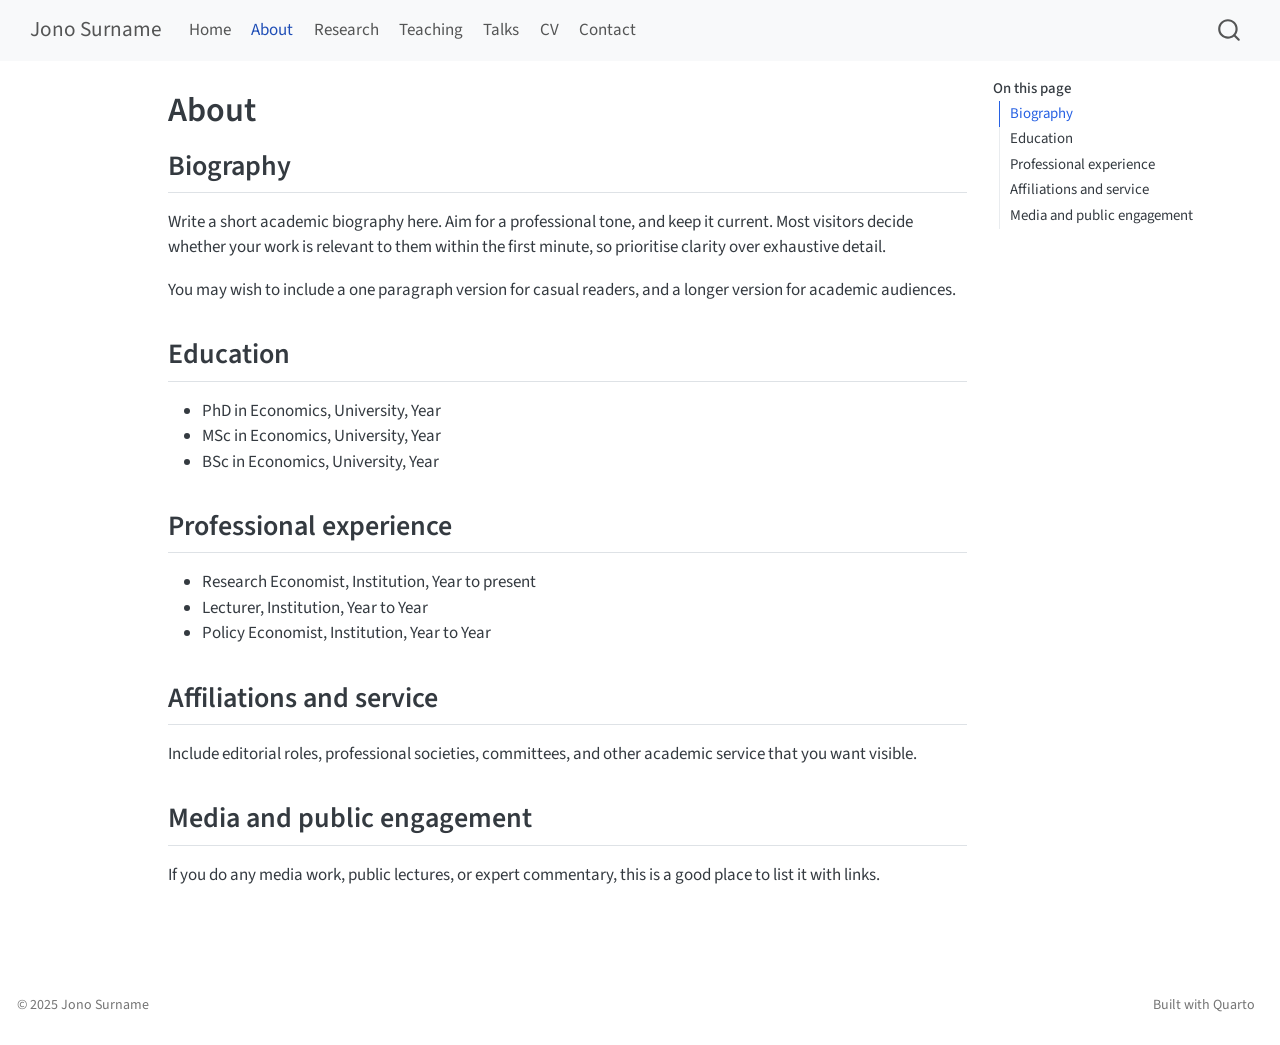
==== docs/about.html @ 8e74a0c4 "Initial commit" ====
<!DOCTYPE html>
<html xmlns="http://www.w3.org/1999/xhtml" lang="en" xml:lang="en"><head>

<meta charset="utf-8">
<meta name="generator" content="quarto-1.8.26">

<meta name="viewport" content="width=device-width, initial-scale=1.0, user-scalable=yes">


<title>About – Jono Surname</title>
<style>
code{white-space: pre-wrap;}
span.smallcaps{font-variant: small-caps;}
div.columns{display: flex; gap: min(4vw, 1.5em);}
div.column{flex: auto; overflow-x: auto;}
div.hanging-indent{margin-left: 1.5em; text-indent: -1.5em;}
ul.task-list{list-style: none;}
ul.task-list li input[type="checkbox"] {
  width: 0.8em;
  margin: 0 0.8em 0.2em -1em; /* quarto-specific, see https://github.com/quarto-dev/quarto-cli/issues/4556 */ 
  vertical-align: middle;
}
</style>


<script src="site_libs/quarto-nav/quarto-nav.js"></script>
<script src="site_libs/quarto-nav/headroom.min.js"></script>
<script src="site_libs/clipboard/clipboard.min.js"></script>
<script src="site_libs/quarto-search/autocomplete.umd.js"></script>
<script src="site_libs/quarto-search/fuse.min.js"></script>
<script src="site_libs/quarto-search/quarto-search.js"></script>
<meta name="quarto:offset" content="./">
<script src="site_libs/quarto-html/quarto.js" type="module"></script>
<script src="site_libs/quarto-html/tabsets/tabsets.js" type="module"></script>
<script src="site_libs/quarto-html/axe/axe-check.js" type="module"></script>
<script src="site_libs/quarto-html/popper.min.js"></script>
<script src="site_libs/quarto-html/tippy.umd.min.js"></script>
<script src="site_libs/quarto-html/anchor.min.js"></script>
<link href="site_libs/quarto-html/tippy.css" rel="stylesheet">
<link href="site_libs/quarto-html/quarto-syntax-highlighting-587c61ba64f3a5504c4d52d930310e48.css" rel="stylesheet" id="quarto-text-highlighting-styles">
<script src="site_libs/bootstrap/bootstrap.min.js"></script>
<link href="site_libs/bootstrap/bootstrap-icons.css" rel="stylesheet">
<link href="site_libs/bootstrap/bootstrap-e31584831b205ffbb2d98406f31c2a5b.min.css" rel="stylesheet" append-hash="true" id="quarto-bootstrap" data-mode="light">
<script id="quarto-search-options" type="application/json">{
  "location": "navbar",
  "copy-button": false,
  "collapse-after": 3,
  "panel-placement": "end",
  "type": "overlay",
  "limit": 50,
  "keyboard-shortcut": [
    "f",
    "/",
    "s"
  ],
  "show-item-context": false,
  "language": {
    "search-no-results-text": "No results",
    "search-matching-documents-text": "matching documents",
    "search-copy-link-title": "Copy link to search",
    "search-hide-matches-text": "Hide additional matches",
    "search-more-match-text": "more match in this document",
    "search-more-matches-text": "more matches in this document",
    "search-clear-button-title": "Clear",
    "search-text-placeholder": "",
    "search-detached-cancel-button-title": "Cancel",
    "search-submit-button-title": "Submit",
    "search-label": "Search"
  }
}</script>
<style>html{ scroll-behavior: smooth; }</style>


<link rel="stylesheet" href="styles.css">
</head>

<body class="nav-fixed quarto-light">

<div id="quarto-search-results"></div>
  <header id="quarto-header" class="headroom fixed-top">
    <nav class="navbar navbar-expand-lg " data-bs-theme="dark">
      <div class="navbar-container container-fluid">
      <div class="navbar-brand-container mx-auto">
    <a class="navbar-brand" href="./index.html">
    <span class="navbar-title">Jono Surname</span>
    </a>
  </div>
            <div id="quarto-search" class="" title="Search"></div>
          <button class="navbar-toggler" type="button" data-bs-toggle="collapse" data-bs-target="#navbarCollapse" aria-controls="navbarCollapse" role="menu" aria-expanded="false" aria-label="Toggle navigation" onclick="if (window.quartoToggleHeadroom) { window.quartoToggleHeadroom(); }">
  <span class="navbar-toggler-icon"></span>
</button>
          <div class="collapse navbar-collapse" id="navbarCollapse">
            <ul class="navbar-nav navbar-nav-scroll me-auto">
  <li class="nav-item">
    <a class="nav-link" href="./index.html"> 
<span class="menu-text">Home</span></a>
  </li>  
  <li class="nav-item">
    <a class="nav-link active" href="./about.html" aria-current="page"> 
<span class="menu-text">About</span></a>
  </li>  
  <li class="nav-item">
    <a class="nav-link" href="./research.html"> 
<span class="menu-text">Research</span></a>
  </li>  
  <li class="nav-item">
    <a class="nav-link" href="./teaching.html"> 
<span class="menu-text">Teaching</span></a>
  </li>  
  <li class="nav-item">
    <a class="nav-link" href="./talks.html"> 
<span class="menu-text">Talks</span></a>
  </li>  
  <li class="nav-item">
    <a class="nav-link" href="./cv.html"> 
<span class="menu-text">CV</span></a>
  </li>  
  <li class="nav-item">
    <a class="nav-link" href="./contact.html"> 
<span class="menu-text">Contact</span></a>
  </li>  
</ul>
          </div> <!-- /navcollapse -->
            <div class="quarto-navbar-tools">
</div>
      </div> <!-- /container-fluid -->
    </nav>
</header>
<!-- content -->
<div id="quarto-content" class="quarto-container page-columns page-rows-contents page-layout-article page-navbar">
<!-- sidebar -->
<!-- margin-sidebar -->
    <div id="quarto-margin-sidebar" class="sidebar margin-sidebar">
        <nav id="TOC" role="doc-toc" class="toc-active">
    <h2 id="toc-title">On this page</h2>
   
  <ul>
  <li><a href="#biography" id="toc-biography" class="nav-link active" data-scroll-target="#biography">Biography</a></li>
  <li><a href="#education" id="toc-education" class="nav-link" data-scroll-target="#education">Education</a></li>
  <li><a href="#professional-experience" id="toc-professional-experience" class="nav-link" data-scroll-target="#professional-experience">Professional experience</a></li>
  <li><a href="#affiliations-and-service" id="toc-affiliations-and-service" class="nav-link" data-scroll-target="#affiliations-and-service">Affiliations and service</a></li>
  <li><a href="#media-and-public-engagement" id="toc-media-and-public-engagement" class="nav-link" data-scroll-target="#media-and-public-engagement">Media and public engagement</a></li>
  </ul>
</nav>
    </div>
<!-- main -->
<main class="content" id="quarto-document-content">

<header id="title-block-header" class="quarto-title-block default">
<div class="quarto-title">
<h1 class="title">About</h1>
</div>



<div class="quarto-title-meta">

    
  
    
  </div>
  


</header>


<section id="biography" class="level2">
<h2 class="anchored" data-anchor-id="biography">Biography</h2>
<p>Write a short academic biography here. Aim for a professional tone, and keep it current. Most visitors decide whether your work is relevant to them within the first minute, so prioritise clarity over exhaustive detail.</p>
<p>You may wish to include a one paragraph version for casual readers, and a longer version for academic audiences.</p>
</section>
<section id="education" class="level2">
<h2 class="anchored" data-anchor-id="education">Education</h2>
<ul>
<li>PhD in Economics, University, Year<br>
</li>
<li>MSc in Economics, University, Year<br>
</li>
<li>BSc in Economics, University, Year</li>
</ul>
</section>
<section id="professional-experience" class="level2">
<h2 class="anchored" data-anchor-id="professional-experience">Professional experience</h2>
<ul>
<li>Research Economist, Institution, Year to present<br>
</li>
<li>Lecturer, Institution, Year to Year<br>
</li>
<li>Policy Economist, Institution, Year to Year</li>
</ul>
</section>
<section id="affiliations-and-service" class="level2">
<h2 class="anchored" data-anchor-id="affiliations-and-service">Affiliations and service</h2>
<p>Include editorial roles, professional societies, committees, and other academic service that you want visible.</p>
</section>
<section id="media-and-public-engagement" class="level2">
<h2 class="anchored" data-anchor-id="media-and-public-engagement">Media and public engagement</h2>
<p>If you do any media work, public lectures, or expert commentary, this is a good place to list it with links.</p>


</section>

</main> <!-- /main -->
<script id="quarto-html-after-body" type="application/javascript">
  window.document.addEventListener("DOMContentLoaded", function (event) {
    const icon = "";
    const anchorJS = new window.AnchorJS();
    anchorJS.options = {
      placement: 'right',
      icon: icon
    };
    anchorJS.add('.anchored');
    const isCodeAnnotation = (el) => {
      for (const clz of el.classList) {
        if (clz.startsWith('code-annotation-')) {                     
          return true;
        }
      }
      return false;
    }
    const onCopySuccess = function(e) {
      // button target
      const button = e.trigger;
      // don't keep focus
      button.blur();
      // flash "checked"
      button.classList.add('code-copy-button-checked');
      var currentTitle = button.getAttribute("title");
      button.setAttribute("title", "Copied!");
      let tooltip;
      if (window.bootstrap) {
        button.setAttribute("data-bs-toggle", "tooltip");
        button.setAttribute("data-bs-placement", "left");
        button.setAttribute("data-bs-title", "Copied!");
        tooltip = new bootstrap.Tooltip(button, 
          { trigger: "manual", 
            customClass: "code-copy-button-tooltip",
            offset: [0, -8]});
        tooltip.show();    
      }
      setTimeout(function() {
        if (tooltip) {
          tooltip.hide();
          button.removeAttribute("data-bs-title");
          button.removeAttribute("data-bs-toggle");
          button.removeAttribute("data-bs-placement");
        }
        button.setAttribute("title", currentTitle);
        button.classList.remove('code-copy-button-checked');
      }, 1000);
      // clear code selection
      e.clearSelection();
    }
    const getTextToCopy = function(trigger) {
      const outerScaffold = trigger.parentElement.cloneNode(true);
      const codeEl = outerScaffold.querySelector('code');
      for (const childEl of codeEl.children) {
        if (isCodeAnnotation(childEl)) {
          childEl.remove();
        }
      }
      return codeEl.innerText;
    }
    const clipboard = new window.ClipboardJS('.code-copy-button:not([data-in-quarto-modal])', {
      text: getTextToCopy
    });
    clipboard.on('success', onCopySuccess);
    if (window.document.getElementById('quarto-embedded-source-code-modal')) {
      const clipboardModal = new window.ClipboardJS('.code-copy-button[data-in-quarto-modal]', {
        text: getTextToCopy,
        container: window.document.getElementById('quarto-embedded-source-code-modal')
      });
      clipboardModal.on('success', onCopySuccess);
    }
      var localhostRegex = new RegExp(/^(?:http|https):\/\/localhost\:?[0-9]*\//);
      var mailtoRegex = new RegExp(/^mailto:/);
        var filterRegex = new RegExp('/' + window.location.host + '/');
      var isInternal = (href) => {
          return filterRegex.test(href) || localhostRegex.test(href) || mailtoRegex.test(href);
      }
      // Inspect non-navigation links and adorn them if external
     var links = window.document.querySelectorAll('a[href]:not(.nav-link):not(.navbar-brand):not(.toc-action):not(.sidebar-link):not(.sidebar-item-toggle):not(.pagination-link):not(.no-external):not([aria-hidden]):not(.dropdown-item):not(.quarto-navigation-tool):not(.about-link)');
      for (var i=0; i<links.length; i++) {
        const link = links[i];
        if (!isInternal(link.href)) {
          // undo the damage that might have been done by quarto-nav.js in the case of
          // links that we want to consider external
          if (link.dataset.originalHref !== undefined) {
            link.href = link.dataset.originalHref;
          }
        }
      }
    function tippyHover(el, contentFn, onTriggerFn, onUntriggerFn) {
      const config = {
        allowHTML: true,
        maxWidth: 500,
        delay: 100,
        arrow: false,
        appendTo: function(el) {
            return el.parentElement;
        },
        interactive: true,
        interactiveBorder: 10,
        theme: 'quarto',
        placement: 'bottom-start',
      };
      if (contentFn) {
        config.content = contentFn;
      }
      if (onTriggerFn) {
        config.onTrigger = onTriggerFn;
      }
      if (onUntriggerFn) {
        config.onUntrigger = onUntriggerFn;
      }
      window.tippy(el, config); 
    }
    const noterefs = window.document.querySelectorAll('a[role="doc-noteref"]');
    for (var i=0; i<noterefs.length; i++) {
      const ref = noterefs[i];
      tippyHover(ref, function() {
        // use id or data attribute instead here
        let href = ref.getAttribute('data-footnote-href') || ref.getAttribute('href');
        try { href = new URL(href).hash; } catch {}
        const id = href.replace(/^#\/?/, "");
        const note = window.document.getElementById(id);
        if (note) {
          return note.innerHTML;
        } else {
          return "";
        }
      });
    }
    const xrefs = window.document.querySelectorAll('a.quarto-xref');
    const processXRef = (id, note) => {
      // Strip column container classes
      const stripColumnClz = (el) => {
        el.classList.remove("page-full", "page-columns");
        if (el.children) {
          for (const child of el.children) {
            stripColumnClz(child);
          }
        }
      }
      stripColumnClz(note)
      if (id === null || id.startsWith('sec-')) {
        // Special case sections, only their first couple elements
        const container = document.createElement("div");
        if (note.children && note.children.length > 2) {
          container.appendChild(note.children[0].cloneNode(true));
          for (let i = 1; i < note.children.length; i++) {
            const child = note.children[i];
            if (child.tagName === "P" && child.innerText === "") {
              continue;
            } else {
              container.appendChild(child.cloneNode(true));
              break;
            }
          }
          if (window.Quarto?.typesetMath) {
            window.Quarto.typesetMath(container);
          }
          return container.innerHTML
        } else {
          if (window.Quarto?.typesetMath) {
            window.Quarto.typesetMath(note);
          }
          return note.innerHTML;
        }
      } else {
        // Remove any anchor links if they are present
        const anchorLink = note.querySelector('a.anchorjs-link');
        if (anchorLink) {
          anchorLink.remove();
        }
        if (window.Quarto?.typesetMath) {
          window.Quarto.typesetMath(note);
        }
        if (note.classList.contains("callout")) {
          return note.outerHTML;
        } else {
          return note.innerHTML;
        }
      }
    }
    for (var i=0; i<xrefs.length; i++) {
      const xref = xrefs[i];
      tippyHover(xref, undefined, function(instance) {
        instance.disable();
        let url = xref.getAttribute('href');
        let hash = undefined; 
        if (url.startsWith('#')) {
          hash = url;
        } else {
          try { hash = new URL(url).hash; } catch {}
        }
        if (hash) {
          const id = hash.replace(/^#\/?/, "");
          const note = window.document.getElementById(id);
          if (note !== null) {
            try {
              const html = processXRef(id, note.cloneNode(true));
              instance.setContent(html);
            } finally {
              instance.enable();
              instance.show();
            }
          } else {
            // See if we can fetch this
            fetch(url.split('#')[0])
            .then(res => res.text())
            .then(html => {
              const parser = new DOMParser();
              const htmlDoc = parser.parseFromString(html, "text/html");
              const note = htmlDoc.getElementById(id);
              if (note !== null) {
                const html = processXRef(id, note);
                instance.setContent(html);
              } 
            }).finally(() => {
              instance.enable();
              instance.show();
            });
          }
        } else {
          // See if we can fetch a full url (with no hash to target)
          // This is a special case and we should probably do some content thinning / targeting
          fetch(url)
          .then(res => res.text())
          .then(html => {
            const parser = new DOMParser();
            const htmlDoc = parser.parseFromString(html, "text/html");
            const note = htmlDoc.querySelector('main.content');
            if (note !== null) {
              // This should only happen for chapter cross references
              // (since there is no id in the URL)
              // remove the first header
              if (note.children.length > 0 && note.children[0].tagName === "HEADER") {
                note.children[0].remove();
              }
              const html = processXRef(null, note);
              instance.setContent(html);
            } 
          }).finally(() => {
            instance.enable();
            instance.show();
          });
        }
      }, function(instance) {
      });
    }
        let selectedAnnoteEl;
        const selectorForAnnotation = ( cell, annotation) => {
          let cellAttr = 'data-code-cell="' + cell + '"';
          let lineAttr = 'data-code-annotation="' +  annotation + '"';
          const selector = 'span[' + cellAttr + '][' + lineAttr + ']';
          return selector;
        }
        const selectCodeLines = (annoteEl) => {
          const doc = window.document;
          const targetCell = annoteEl.getAttribute("data-target-cell");
          const targetAnnotation = annoteEl.getAttribute("data-target-annotation");
          const annoteSpan = window.document.querySelector(selectorForAnnotation(targetCell, targetAnnotation));
          const lines = annoteSpan.getAttribute("data-code-lines").split(",");
          const lineIds = lines.map((line) => {
            return targetCell + "-" + line;
          })
          let top = null;
          let height = null;
          let parent = null;
          if (lineIds.length > 0) {
              //compute the position of the single el (top and bottom and make a div)
              const el = window.document.getElementById(lineIds[0]);
              top = el.offsetTop;
              height = el.offsetHeight;
              parent = el.parentElement.parentElement;
            if (lineIds.length > 1) {
              const lastEl = window.document.getElementById(lineIds[lineIds.length - 1]);
              const bottom = lastEl.offsetTop + lastEl.offsetHeight;
              height = bottom - top;
            }
            if (top !== null && height !== null && parent !== null) {
              // cook up a div (if necessary) and position it 
              let div = window.document.getElementById("code-annotation-line-highlight");
              if (div === null) {
                div = window.document.createElement("div");
                div.setAttribute("id", "code-annotation-line-highlight");
                div.style.position = 'absolute';
                parent.appendChild(div);
              }
              div.style.top = top - 2 + "px";
              div.style.height = height + 4 + "px";
              div.style.left = 0;
              let gutterDiv = window.document.getElementById("code-annotation-line-highlight-gutter");
              if (gutterDiv === null) {
                gutterDiv = window.document.createElement("div");
                gutterDiv.setAttribute("id", "code-annotation-line-highlight-gutter");
                gutterDiv.style.position = 'absolute';
                const codeCell = window.document.getElementById(targetCell);
                const gutter = codeCell.querySelector('.code-annotation-gutter');
                gutter.appendChild(gutterDiv);
              }
              gutterDiv.style.top = top - 2 + "px";
              gutterDiv.style.height = height + 4 + "px";
            }
            selectedAnnoteEl = annoteEl;
          }
        };
        const unselectCodeLines = () => {
          const elementsIds = ["code-annotation-line-highlight", "code-annotation-line-highlight-gutter"];
          elementsIds.forEach((elId) => {
            const div = window.document.getElementById(elId);
            if (div) {
              div.remove();
            }
          });
          selectedAnnoteEl = undefined;
        };
          // Handle positioning of the toggle
      window.addEventListener(
        "resize",
        throttle(() => {
          elRect = undefined;
          if (selectedAnnoteEl) {
            selectCodeLines(selectedAnnoteEl);
          }
        }, 10)
      );
      function throttle(fn, ms) {
      let throttle = false;
      let timer;
        return (...args) => {
          if(!throttle) { // first call gets through
              fn.apply(this, args);
              throttle = true;
          } else { // all the others get throttled
              if(timer) clearTimeout(timer); // cancel #2
              timer = setTimeout(() => {
                fn.apply(this, args);
                timer = throttle = false;
              }, ms);
          }
        };
      }
        // Attach click handler to the DT
        const annoteDls = window.document.querySelectorAll('dt[data-target-cell]');
        for (const annoteDlNode of annoteDls) {
          annoteDlNode.addEventListener('click', (event) => {
            const clickedEl = event.target;
            if (clickedEl !== selectedAnnoteEl) {
              unselectCodeLines();
              const activeEl = window.document.querySelector('dt[data-target-cell].code-annotation-active');
              if (activeEl) {
                activeEl.classList.remove('code-annotation-active');
              }
              selectCodeLines(clickedEl);
              clickedEl.classList.add('code-annotation-active');
            } else {
              // Unselect the line
              unselectCodeLines();
              clickedEl.classList.remove('code-annotation-active');
            }
          });
        }
    const findCites = (el) => {
      const parentEl = el.parentElement;
      if (parentEl) {
        const cites = parentEl.dataset.cites;
        if (cites) {
          return {
            el,
            cites: cites.split(' ')
          };
        } else {
          return findCites(el.parentElement)
        }
      } else {
        return undefined;
      }
    };
    var bibliorefs = window.document.querySelectorAll('a[role="doc-biblioref"]');
    for (var i=0; i<bibliorefs.length; i++) {
      const ref = bibliorefs[i];
      const citeInfo = findCites(ref);
      if (citeInfo) {
        tippyHover(citeInfo.el, function() {
          var popup = window.document.createElement('div');
          citeInfo.cites.forEach(function(cite) {
            var citeDiv = window.document.createElement('div');
            citeDiv.classList.add('hanging-indent');
            citeDiv.classList.add('csl-entry');
            var biblioDiv = window.document.getElementById('ref-' + cite);
            if (biblioDiv) {
              citeDiv.innerHTML = biblioDiv.innerHTML;
            }
            popup.appendChild(citeDiv);
          });
          return popup.innerHTML;
        });
      }
    }
  });
  </script>
</div> <!-- /content -->
<footer class="footer">
  <div class="nav-footer">
    <div class="nav-footer-left">
<p>© 2025 Jono Surname</p>
</div>   
    <div class="nav-footer-center">
      &nbsp;
    </div>
    <div class="nav-footer-right">
      <ul class="footer-items list-unstyled">
    <li class="nav-item">
    <a class="nav-link" href="https://quarto.org">
<p>Built with Quarto</p>
</a>
  </li>  
</ul>
    </div>
  </div>
</footer>




<script src="site_libs/quarto-html/zenscroll-min.js"></script>
</body></html>
---- docs/site_libs/quarto-html/tippy.css ----
.tippy-box[data-animation=fade][data-state=hidden]{opacity:0}[data-tippy-root]{max-width:calc(100vw - 10px)}.tippy-box{position:relative;background-color:#333;color:#fff;border-radius:4px;font-size:14px;line-height:1.4;white-space:normal;outline:0;transition-property:transform,visibility,opacity}.tippy-box[data-placement^=top]>.tippy-arrow{bottom:0}.tippy-box[data-placement^=top]>.tippy-arrow:before{bottom:-7px;left:0;border-width:8px 8px 0;border-top-color:initial;transform-origin:center top}.tippy-box[data-placement^=bottom]>.tippy-arrow{top:0}.tippy-box[data-placement^=bottom]>.tippy-arrow:before{top:-7px;left:0;border-width:0 8px 8px;border-bottom-color:initial;transform-origin:center bottom}.tippy-box[data-placement^=left]>.tippy-arrow{right:0}.tippy-box[data-placement^=left]>.tippy-arrow:before{border-width:8px 0 8px 8px;border-left-color:initial;right:-7px;transform-origin:center left}.tippy-box[data-placement^=right]>.tippy-arrow{left:0}.tippy-box[data-placement^=right]>.tippy-arrow:before{left:-7px;border-width:8px 8px 8px 0;border-right-color:initial;transform-origin:center right}.tippy-box[data-inertia][data-state=visible]{transition-timing-function:cubic-bezier(.54,1.5,.38,1.11)}.tippy-arrow{width:16px;height:16px;color:#333}.tippy-arrow:before{content:"";position:absolute;border-color:transparent;border-style:solid}.tippy-content{position:relative;padding:5px 9px;z-index:1}
---- docs/site_libs/quarto-html/quarto-syntax-highlighting-587c61ba64f3a5504c4d52d930310e48.css ----
/* quarto syntax highlight colors */
:root {
  --quarto-hl-ot-color: #003B4F;
  --quarto-hl-at-color: #657422;
  --quarto-hl-ss-color: #20794D;
  --quarto-hl-an-color: #5E5E5E;
  --quarto-hl-fu-color: #4758AB;
  --quarto-hl-st-color: #20794D;
  --quarto-hl-cf-color: #003B4F;
  --quarto-hl-op-color: #5E5E5E;
  --quarto-hl-er-color: #AD0000;
  --quarto-hl-bn-color: #AD0000;
  --quarto-hl-al-color: #AD0000;
  --quarto-hl-va-color: #111111;
  --quarto-hl-bu-color: inherit;
  --quarto-hl-ex-color: inherit;
  --quarto-hl-pp-color: #AD0000;
  --quarto-hl-in-color: #5E5E5E;
  --quarto-hl-vs-color: #20794D;
  --quarto-hl-wa-color: #5E5E5E;
  --quarto-hl-do-color: #5E5E5E;
  --quarto-hl-im-color: #00769E;
  --quarto-hl-ch-color: #20794D;
  --quarto-hl-dt-color: #AD0000;
  --quarto-hl-fl-color: #AD0000;
  --quarto-hl-co-color: #5E5E5E;
  --quarto-hl-cv-color: #5E5E5E;
  --quarto-hl-cn-color: #8f5902;
  --quarto-hl-sc-color: #5E5E5E;
  --quarto-hl-dv-color: #AD0000;
  --quarto-hl-kw-color: #003B4F;
}

/* other quarto variables */
:root {
  --quarto-font-monospace: SFMono-Regular, Menlo, Monaco, Consolas, "Liberation Mono", "Courier New", monospace;
}

/* syntax highlight based on Pandoc's rules */
pre > code.sourceCode > span {
  color: #003B4F;
}

code.sourceCode > span {
  color: #003B4F;
}

div.sourceCode,
div.sourceCode pre.sourceCode {
  color: #003B4F;
}

/* Normal */
code span {
  color: #003B4F;
}

/* Alert */
code span.al {
  color: #AD0000;
  font-style: inherit;
}

/* Annotation */
code span.an {
  color: #5E5E5E;
  font-style: inherit;
}

/* Attribute */
code span.at {
  color: #657422;
  font-style: inherit;
}

/* BaseN */
code span.bn {
  color: #AD0000;
  font-style: inherit;
}

/* BuiltIn */
code span.bu {
  font-style: inherit;
}

/* ControlFlow */
code span.cf {
  color: #003B4F;
  font-weight: bold;
  font-style: inherit;
}

/* Char */
code span.ch {
  color: #20794D;
  font-style: inherit;
}

/* Constant */
code span.cn {
  color: #8f5902;
  font-style: inherit;
}

/* Comment */
code span.co {
  color: #5E5E5E;
  font-style: inherit;
}

/* CommentVar */
code span.cv {
  color: #5E5E5E;
  font-style: italic;
}

/* Documentation */
code span.do {
  color: #5E5E5E;
  font-style: italic;
}

/* DataType */
code span.dt {
  color: #AD0000;
  font-style: inherit;
}

/* DecVal */
code span.dv {
  color: #AD0000;
  font-style: inherit;
}

/* Error */
code span.er {
  color: #AD0000;
  font-style: inherit;
}

/* Extension */
code span.ex {
  font-style: inherit;
}

/* Float */
code span.fl {
  color: #AD0000;
  font-style: inherit;
}

/* Function */
code span.fu {
  color: #4758AB;
  font-style: inherit;
}

/* Import */
code span.im {
  color: #00769E;
  font-style: inherit;
}

/* Information */
code span.in {
  color: #5E5E5E;
  font-style: inherit;
}

/* Keyword */
code span.kw {
  color: #003B4F;
  font-weight: bold;
  font-style: inherit;
}

/* Operator */
code span.op {
  color: #5E5E5E;
  font-style: inherit;
}

/* Other */
code span.ot {
  color: #003B4F;
  font-style: inherit;
}

/* Preprocessor */
code span.pp {
  color: #AD0000;
  font-style: inherit;
}

/* SpecialChar */
code span.sc {
  color: #5E5E5E;
  font-style: inherit;
}

/* SpecialString */
code span.ss {
  color: #20794D;
  font-style: inherit;
}

/* String */
code span.st {
  color: #20794D;
  font-style: inherit;
}

/* Variable */
code span.va {
  color: #111111;
  font-style: inherit;
}

/* VerbatimString */
code span.vs {
  color: #20794D;
  font-style: inherit;
}

/* Warning */
code span.wa {
  color: #5E5E5E;
  font-style: italic;
}

.prevent-inlining {
  content: "</";
}

/*# sourceMappingURL=2dce1cc6c82594539e1579de68416b47.css.map */
---- docs/styles.css ----
/* Minimal, readable styling for an academic profile site.
   Customise freely. */

.home-grid {
  display: grid;
  grid-template-columns: 220px 1fr;
  gap: 1.5rem;
  align-items: start;
}

@media (max-width: 700px) {
  .home-grid {
    grid-template-columns: 1fr;
  }
}

.headshot {
  width: 220px;
  height: 220px;
  object-fit: cover;
  border-radius: 12px;
  border: 1px solid rgba(0,0,0,0.12);
}

.small-note {
  font-size: 0.95rem;
  opacity: 0.85;
}

.pub-item {
  margin-bottom: 1.1rem;
}

.pub-links a {
  margin-right: 0.75rem;
}

.keywords {
  opacity: 0.85;
  font-size: 0.95rem;
}
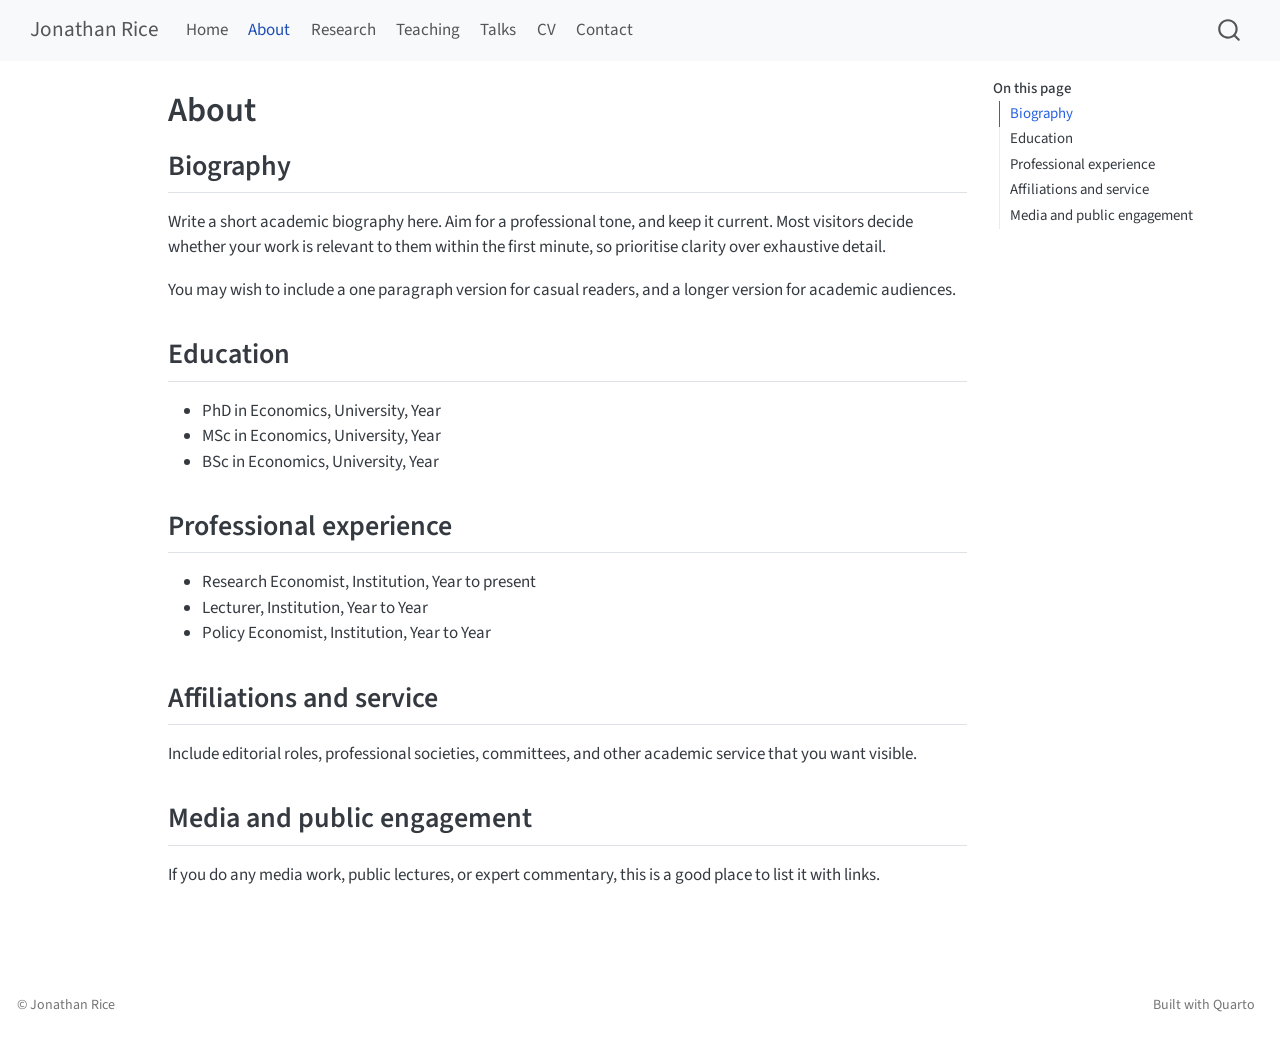
==== commit 3cc26582: "up" ====
--- a/docs/about.html
+++ b/docs/about.html
@@ -7,7 +7,7 @@
 <meta name="viewport" content="width=device-width, initial-scale=1.0, user-scalable=yes">
 
 
-<title>About – Jono Surname</title>
+<title>About – Jonathan Rice</title>
 <style>
 code{white-space: pre-wrap;}
 span.smallcaps{font-variant: small-caps;}
@@ -82,7 +82,7 @@
       <div class="navbar-container container-fluid">
       <div class="navbar-brand-container mx-auto">
     <a class="navbar-brand" href="./index.html">
-    <span class="navbar-title">Jono Surname</span>
+    <span class="navbar-title">Jonathan Rice</span>
     </a>
   </div>
             <div id="quarto-search" class="" title="Search"></div>
@@ -606,7 +606,7 @@
 <footer class="footer">
   <div class="nav-footer">
     <div class="nav-footer-left">
-<p>© 2025 Jono Surname</p>
+<p>© Jonathan Rice</p>
 </div>   
     <div class="nav-footer-center">
       &nbsp;
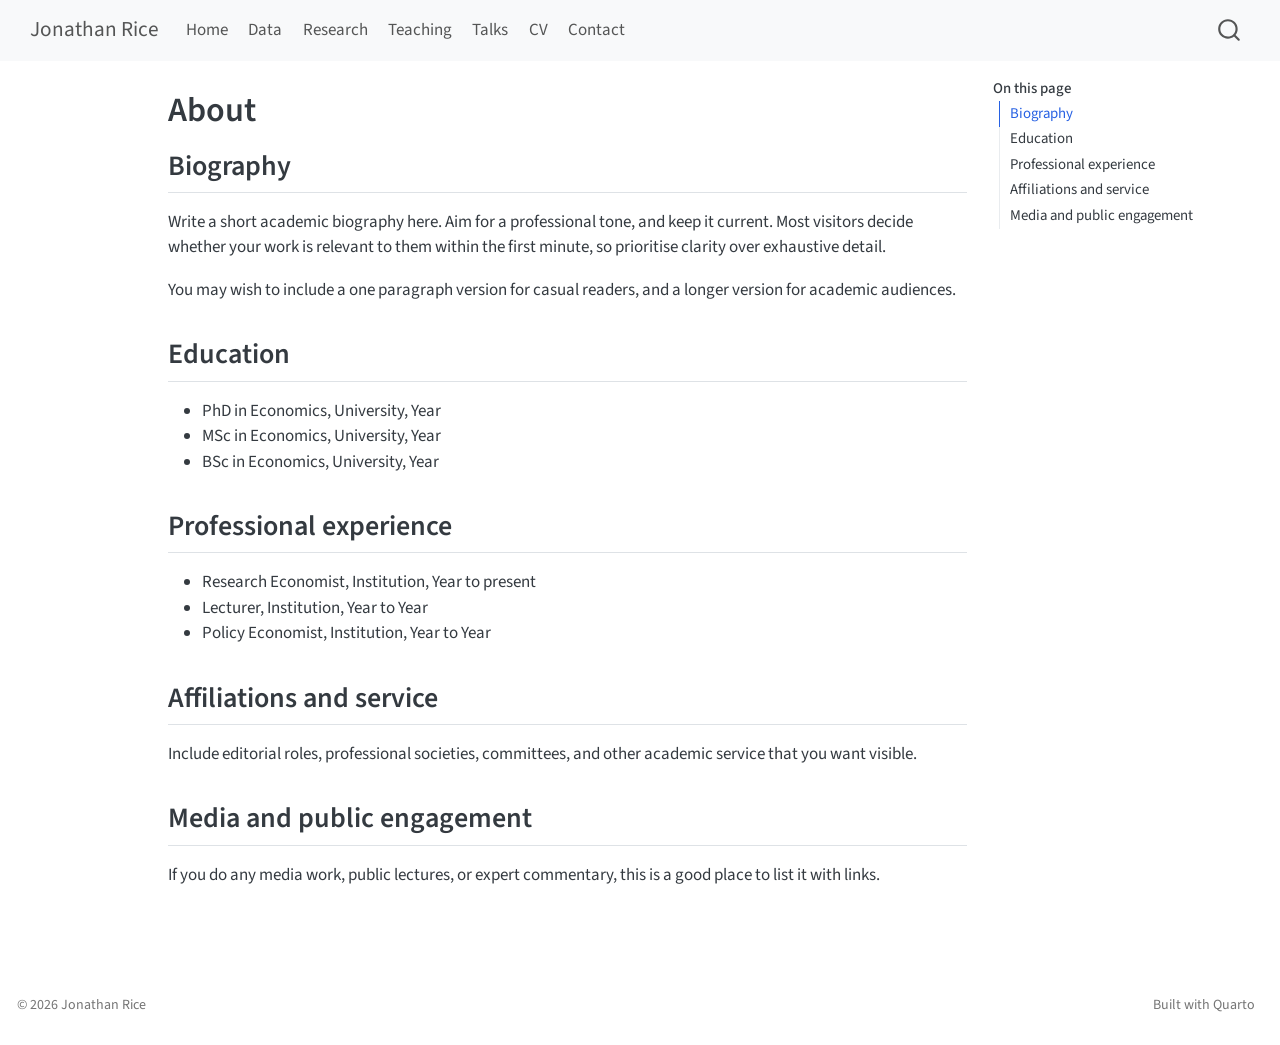
==== commit e7383f9e: "change" ====
--- a/docs/about.html
+++ b/docs/about.html
@@ -96,8 +96,8 @@
 <span class="menu-text">Home</span></a>
   </li>  
   <li class="nav-item">
-    <a class="nav-link active" href="./about.html" aria-current="page"> 
-<span class="menu-text">About</span></a>
+    <a class="nav-link" href="./data.html"> 
+<span class="menu-text">Data</span></a>
   </li>  
   <li class="nav-item">
     <a class="nav-link" href="./research.html"> 
@@ -606,7 +606,7 @@
 <footer class="footer">
   <div class="nav-footer">
     <div class="nav-footer-left">
-<p>© Jonathan Rice</p>
+<p>© 2026 Jonathan Rice</p>
 </div>   
     <div class="nav-footer-center">
       &nbsp;
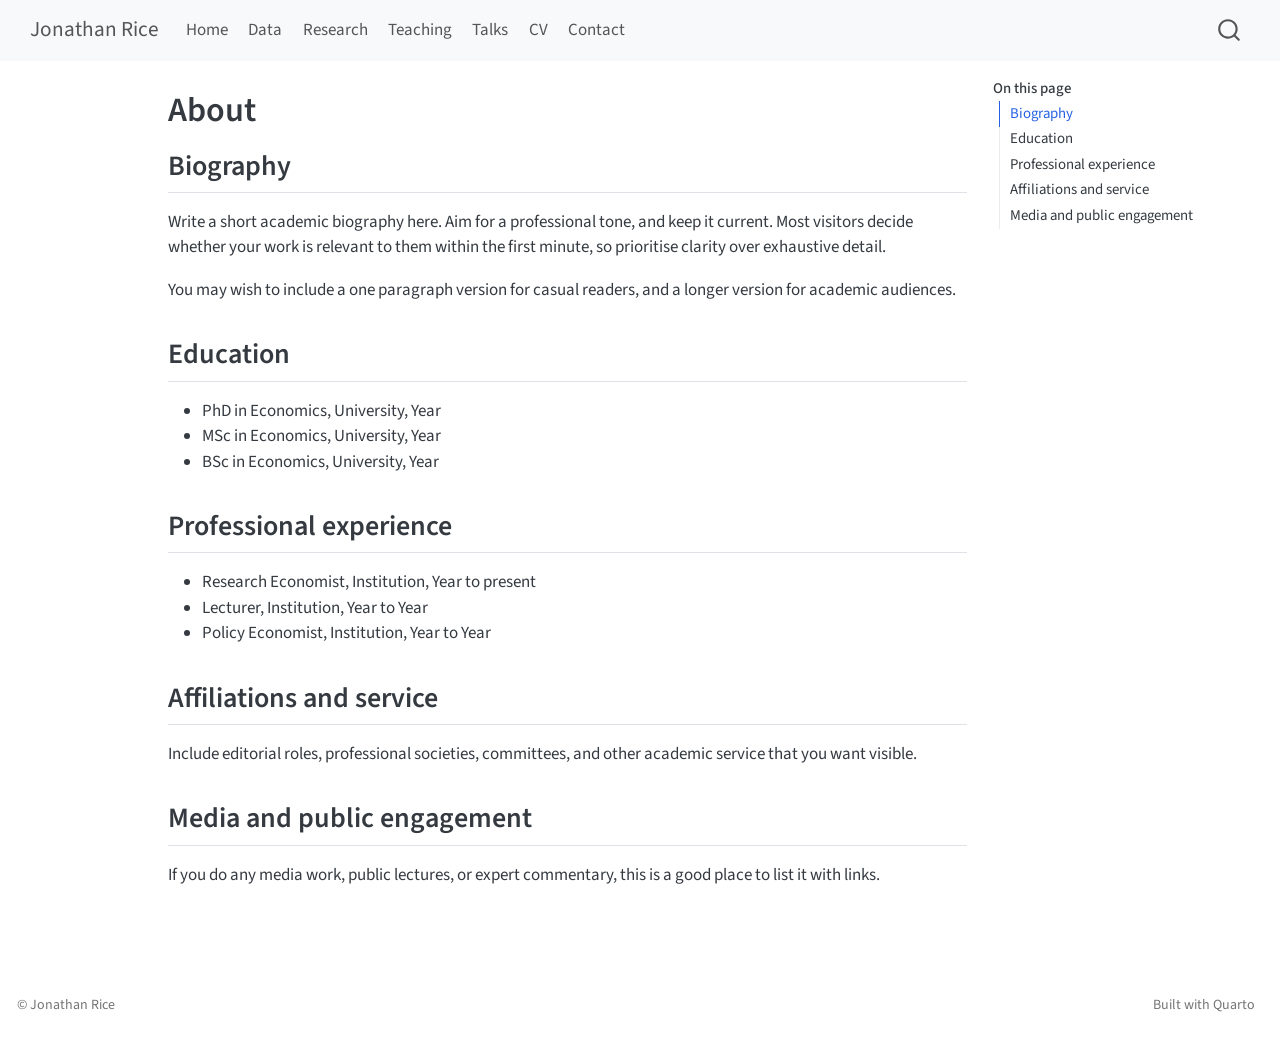
==== commit 48dcf0cf: "upd" ====
--- a/docs/about.html
+++ b/docs/about.html
@@ -606,7 +606,7 @@
 <footer class="footer">
   <div class="nav-footer">
     <div class="nav-footer-left">
-<p>© 2026 Jonathan Rice</p>
+<p>© Jonathan Rice</p>
 </div>   
     <div class="nav-footer-center">
       &nbsp;
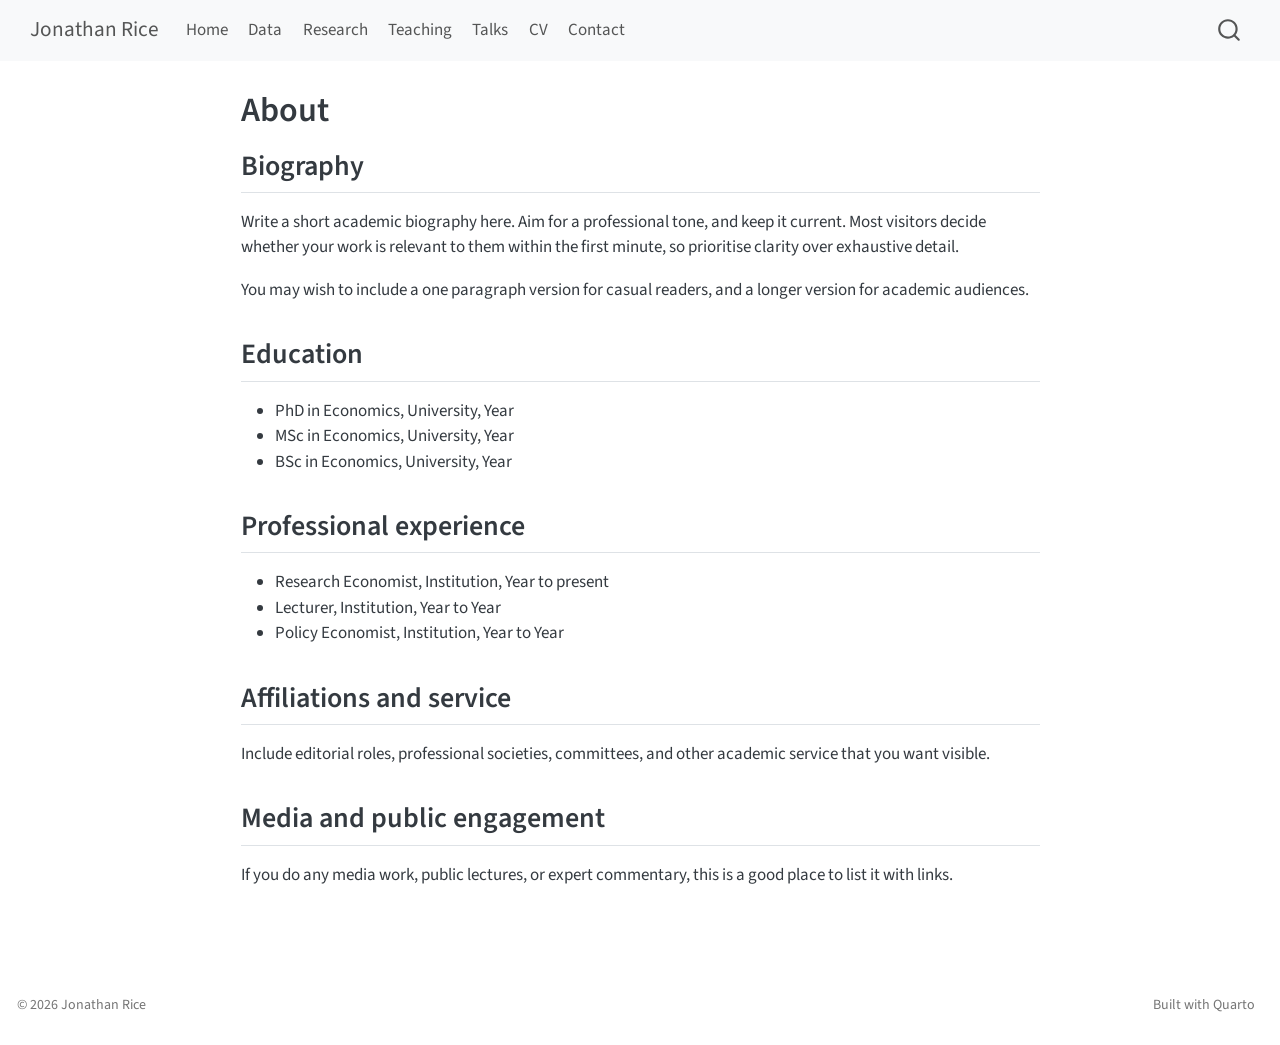
==== commit 76155677: "push" ====
--- a/docs/about.html
+++ b/docs/about.html
@@ -74,7 +74,7 @@
 <link rel="stylesheet" href="styles.css">
 </head>
 
-<body class="nav-fixed quarto-light">
+<body class="nav-fixed fullcontent quarto-light">
 
 <div id="quarto-search-results"></div>
   <header id="quarto-header" class="headroom fixed-top">
@@ -130,19 +130,7 @@
 <div id="quarto-content" class="quarto-container page-columns page-rows-contents page-layout-article page-navbar">
 <!-- sidebar -->
 <!-- margin-sidebar -->
-    <div id="quarto-margin-sidebar" class="sidebar margin-sidebar">
-        <nav id="TOC" role="doc-toc" class="toc-active">
-    <h2 id="toc-title">On this page</h2>
-   
-  <ul>
-  <li><a href="#biography" id="toc-biography" class="nav-link active" data-scroll-target="#biography">Biography</a></li>
-  <li><a href="#education" id="toc-education" class="nav-link" data-scroll-target="#education">Education</a></li>
-  <li><a href="#professional-experience" id="toc-professional-experience" class="nav-link" data-scroll-target="#professional-experience">Professional experience</a></li>
-  <li><a href="#affiliations-and-service" id="toc-affiliations-and-service" class="nav-link" data-scroll-target="#affiliations-and-service">Affiliations and service</a></li>
-  <li><a href="#media-and-public-engagement" id="toc-media-and-public-engagement" class="nav-link" data-scroll-target="#media-and-public-engagement">Media and public engagement</a></li>
-  </ul>
-</nav>
-    </div>
+    
 <!-- main -->
 <main class="content" id="quarto-document-content">
 
@@ -606,7 +594,7 @@
 <footer class="footer">
   <div class="nav-footer">
     <div class="nav-footer-left">
-<p>© Jonathan Rice</p>
+<p>© 2026 Jonathan Rice</p>
 </div>   
     <div class="nav-footer-center">
       &nbsp;
--- a/docs/styles.css
+++ b/docs/styles.css
@@ -39,3 +39,10 @@
   opacity: 0.85;
   font-size: 0.95rem;
 }
+
+/* Homepage alignment tweaks */
+.home-grid h1,
+.home-grid h2,
+.home-grid h3 {
+  margin-top: 0;
+}
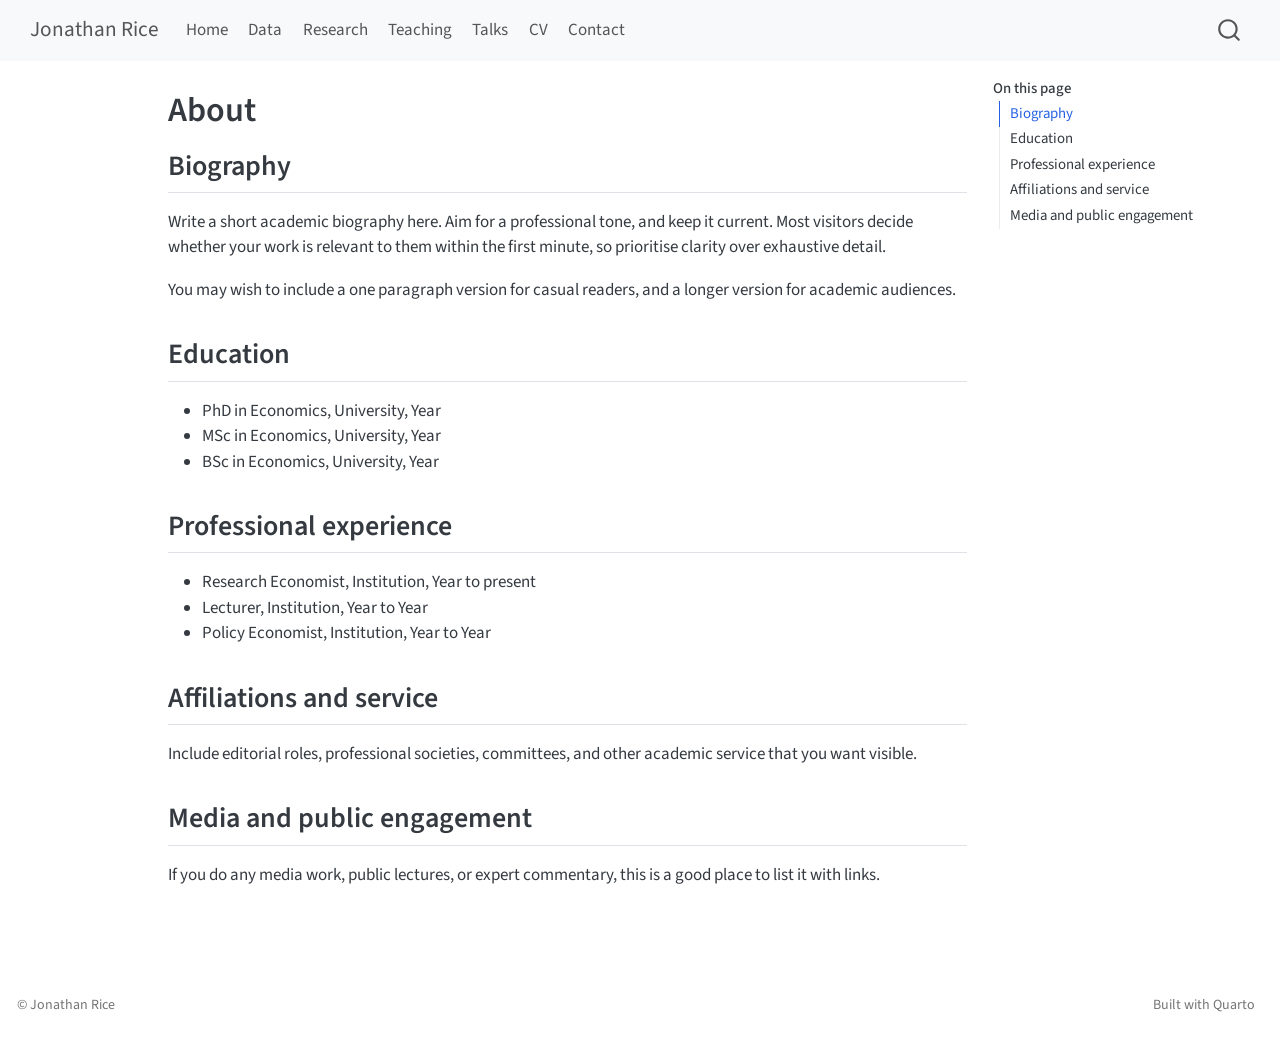
==== commit 0f38276a: "m" ====
--- a/docs/about.html
+++ b/docs/about.html
@@ -74,7 +74,7 @@
 <link rel="stylesheet" href="styles.css">
 </head>
 
-<body class="nav-fixed fullcontent quarto-light">
+<body class="nav-fixed quarto-light">
 
 <div id="quarto-search-results"></div>
   <header id="quarto-header" class="headroom fixed-top">
@@ -130,7 +130,19 @@
 <div id="quarto-content" class="quarto-container page-columns page-rows-contents page-layout-article page-navbar">
 <!-- sidebar -->
 <!-- margin-sidebar -->
-    
+    <div id="quarto-margin-sidebar" class="sidebar margin-sidebar">
+        <nav id="TOC" role="doc-toc" class="toc-active">
+    <h2 id="toc-title">On this page</h2>
+   
+  <ul>
+  <li><a href="#biography" id="toc-biography" class="nav-link active" data-scroll-target="#biography">Biography</a></li>
+  <li><a href="#education" id="toc-education" class="nav-link" data-scroll-target="#education">Education</a></li>
+  <li><a href="#professional-experience" id="toc-professional-experience" class="nav-link" data-scroll-target="#professional-experience">Professional experience</a></li>
+  <li><a href="#affiliations-and-service" id="toc-affiliations-and-service" class="nav-link" data-scroll-target="#affiliations-and-service">Affiliations and service</a></li>
+  <li><a href="#media-and-public-engagement" id="toc-media-and-public-engagement" class="nav-link" data-scroll-target="#media-and-public-engagement">Media and public engagement</a></li>
+  </ul>
+</nav>
+    </div>
 <!-- main -->
 <main class="content" id="quarto-document-content">
 
@@ -594,7 +606,7 @@
 <footer class="footer">
   <div class="nav-footer">
     <div class="nav-footer-left">
-<p>© 2026 Jonathan Rice</p>
+<p>© Jonathan Rice</p>
 </div>   
     <div class="nav-footer-center">
       &nbsp;
--- a/docs/styles.css
+++ b/docs/styles.css
@@ -39,10 +39,3 @@
   opacity: 0.85;
   font-size: 0.95rem;
 }
-
-/* Homepage alignment tweaks */
-.home-grid h1,
-.home-grid h2,
-.home-grid h3 {
-  margin-top: 0;
-}
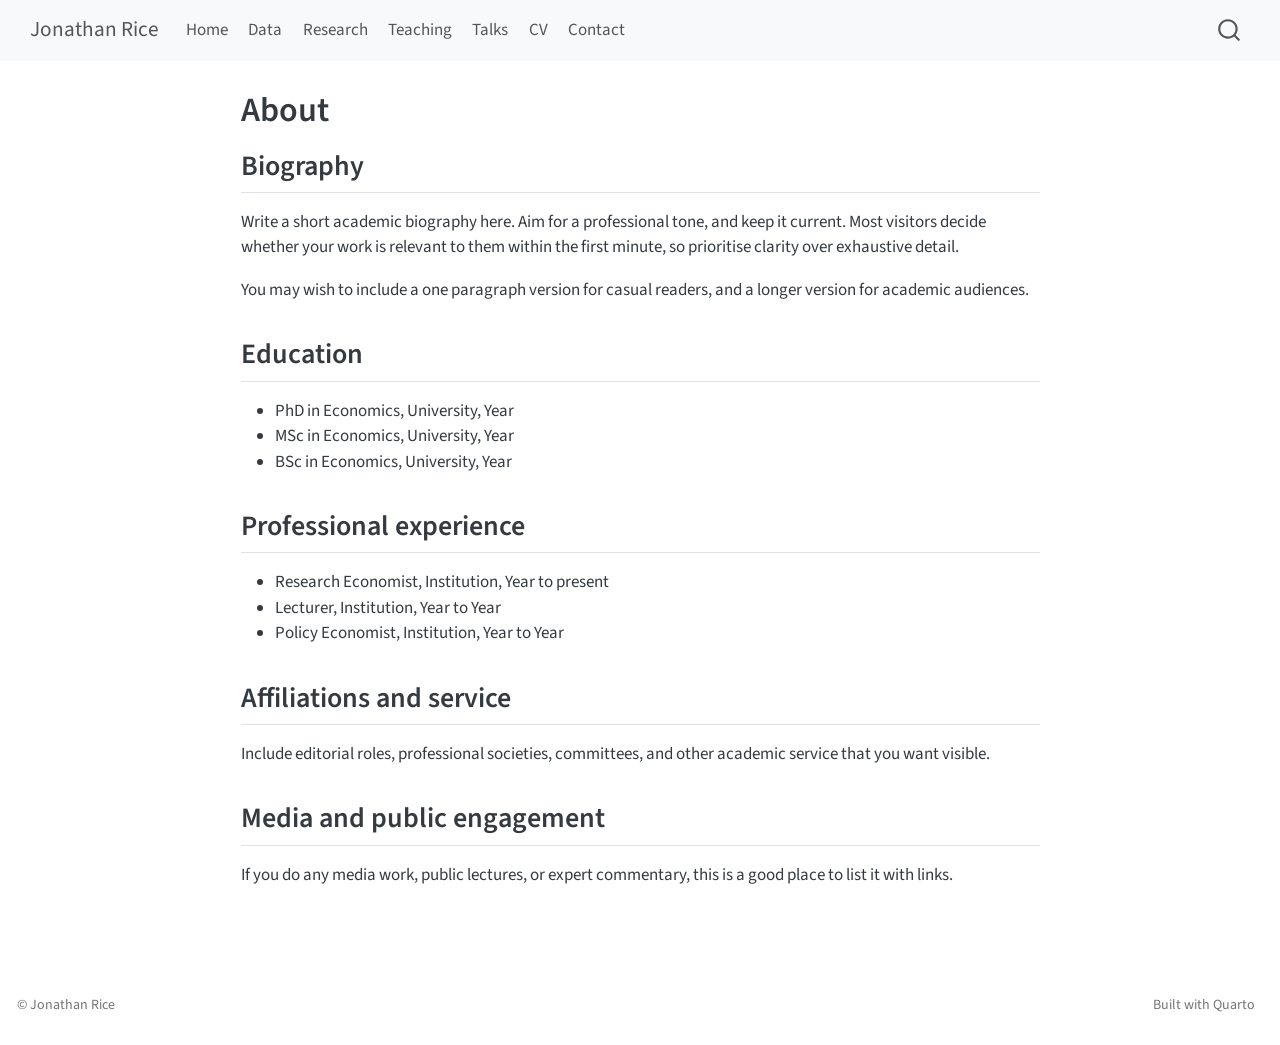
==== commit 3bd5a4e7: "chec" ====
--- a/docs/about.html
+++ b/docs/about.html
@@ -74,7 +74,7 @@
 <link rel="stylesheet" href="styles.css">
 </head>
 
-<body class="nav-fixed quarto-light">
+<body class="nav-fixed fullcontent quarto-light">
 
 <div id="quarto-search-results"></div>
   <header id="quarto-header" class="headroom fixed-top">
@@ -130,19 +130,7 @@
 <div id="quarto-content" class="quarto-container page-columns page-rows-contents page-layout-article page-navbar">
 <!-- sidebar -->
 <!-- margin-sidebar -->
-    <div id="quarto-margin-sidebar" class="sidebar margin-sidebar">
-        <nav id="TOC" role="doc-toc" class="toc-active">
-    <h2 id="toc-title">On this page</h2>
-   
-  <ul>
-  <li><a href="#biography" id="toc-biography" class="nav-link active" data-scroll-target="#biography">Biography</a></li>
-  <li><a href="#education" id="toc-education" class="nav-link" data-scroll-target="#education">Education</a></li>
-  <li><a href="#professional-experience" id="toc-professional-experience" class="nav-link" data-scroll-target="#professional-experience">Professional experience</a></li>
-  <li><a href="#affiliations-and-service" id="toc-affiliations-and-service" class="nav-link" data-scroll-target="#affiliations-and-service">Affiliations and service</a></li>
-  <li><a href="#media-and-public-engagement" id="toc-media-and-public-engagement" class="nav-link" data-scroll-target="#media-and-public-engagement">Media and public engagement</a></li>
-  </ul>
-</nav>
-    </div>
+    
 <!-- main -->
 <main class="content" id="quarto-document-content">
 
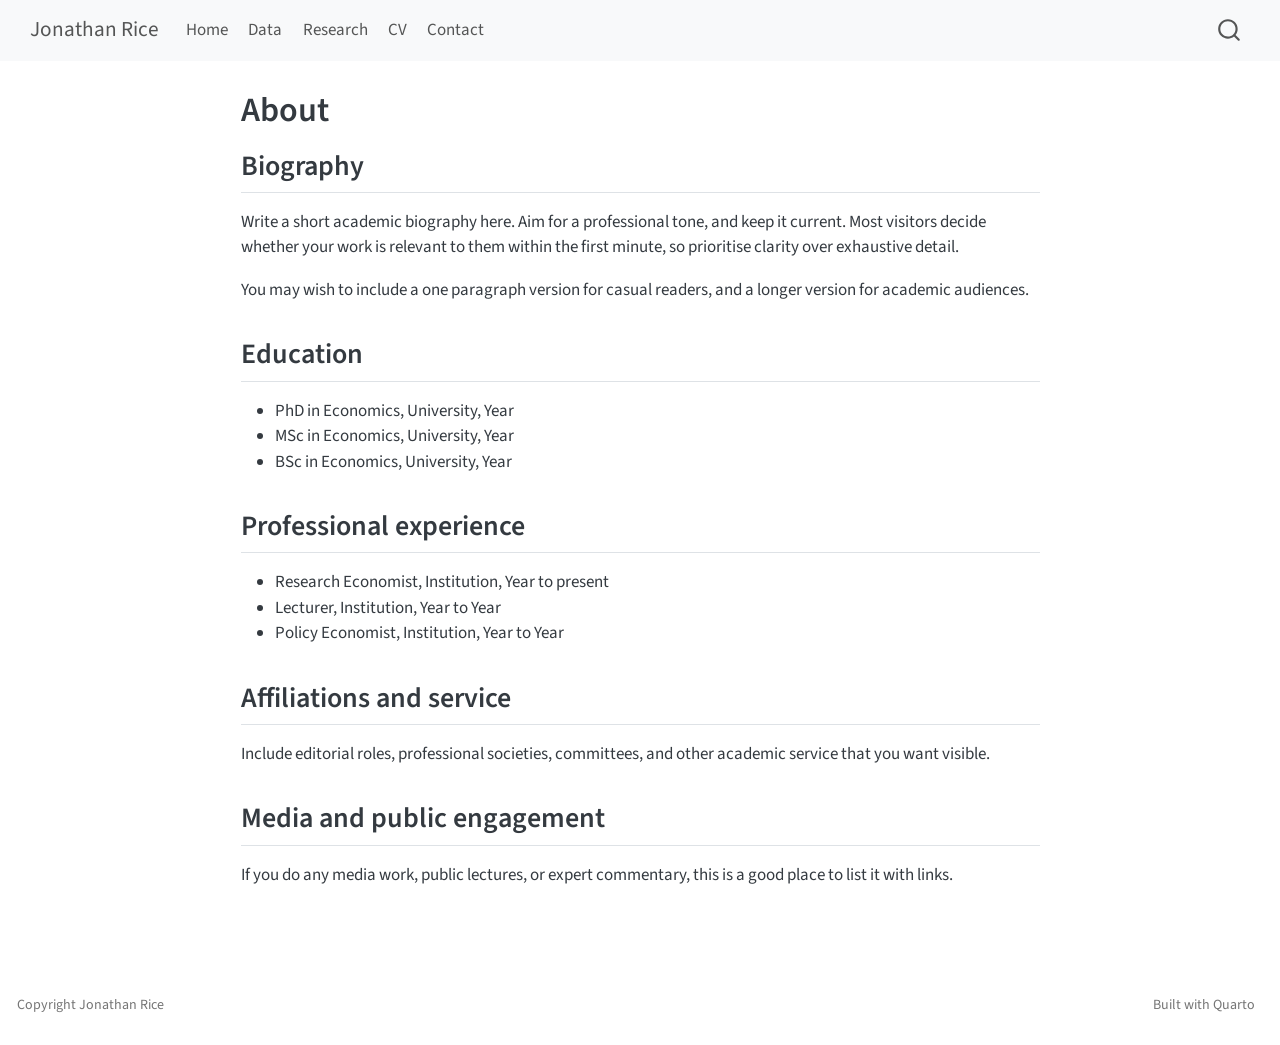
==== commit b9cc218b: "Update homepage role and publications" ====
--- a/docs/about.html
+++ b/docs/about.html
@@ -102,14 +102,6 @@
   <li class="nav-item">
     <a class="nav-link" href="./research.html"> 
 <span class="menu-text">Research</span></a>
-  </li>  
-  <li class="nav-item">
-    <a class="nav-link" href="./teaching.html"> 
-<span class="menu-text">Teaching</span></a>
-  </li>  
-  <li class="nav-item">
-    <a class="nav-link" href="./talks.html"> 
-<span class="menu-text">Talks</span></a>
   </li>  
   <li class="nav-item">
     <a class="nav-link" href="./cv.html"> 
@@ -594,7 +586,7 @@
 <footer class="footer">
   <div class="nav-footer">
     <div class="nav-footer-left">
-<p>© Jonathan Rice</p>
+<p>Copyright Jonathan Rice</p>
 </div>   
     <div class="nav-footer-center">
       &nbsp;
--- a/docs/styles.css
+++ b/docs/styles.css
@@ -0,0 +1,58 @@
+/* Minimal, readable styling for an academic profile site.
+   Customise freely. */
+
+.home-grid {
+  display: grid;
+  grid-template-columns: 220px 1fr;
+  gap: 1.5rem;
+  align-items: start;
+}
+
+@media (max-width: 700px) {
+  .home-grid {
+    grid-template-columns: 1fr;
+  }
+}
+
+.headshot {
+  width: 220px;
+  height: 220px;
+  object-fit: cover;
+  border-radius: 12px;
+  border: 1px solid rgba(0,0,0,0.12);
+}
+
+.small-note {
+  font-size: 0.95rem;
+  opacity: 0.85;
+}
+
+.pub-item {
+  margin-bottom: 1.1rem;
+}
+
+.featured-list {
+  display: grid;
+  gap: 0.9rem;
+  margin-bottom: 1rem;
+}
+
+.featured-list .pub-item {
+  padding: 1rem 1.1rem;
+  border: 1px solid rgba(0,0,0,0.12);
+  border-radius: 8px;
+  background: #fff;
+}
+
+.featured-list .pub-item p:last-child {
+  margin-bottom: 0;
+}
+
+.pub-links a {
+  margin-right: 0.75rem;
+}
+
+.keywords {
+  opacity: 0.85;
+  font-size: 0.95rem;
+}
